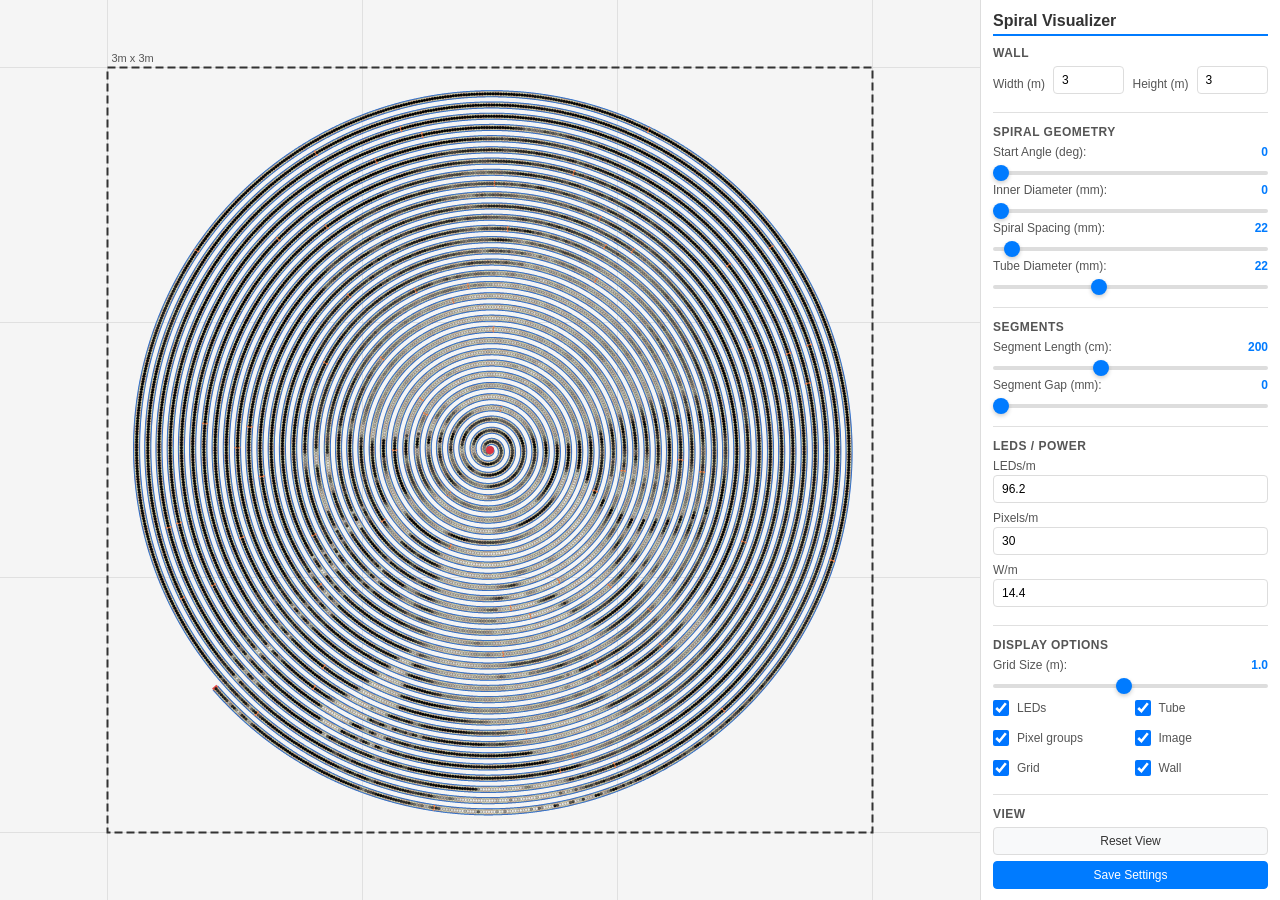
==== index.html @ 0e245ab0 "draw image with leds" ====
<!DOCTYPE html>
<html lang="en">
<head>
    <meta charset="UTF-8">
    <meta name="viewport" content="width=device-width, initial-scale=1.0">
    <title>Spiral LED Tube Visualizer</title>
    <link rel="stylesheet" href="styles.css">
</head>
<body>
    <div class="container">
        <div class="canvas-container">
            <canvas id="spiralCanvas"></canvas>
            <div id="tooltip" class="tooltip"></div>
        </div>

        <div class="control-panel">
            <h2>Spiral Visualizer</h2>

            <div class="control-section">
                <h3>Wall</h3>
                <div class="number-row">
                    <label>Width (m)</label>
                    <input type="number" id="wallWidth" min="1" max="20" step="0.1" value="3">
                    <label>Height (m)</label>
                    <input type="number" id="wallHeight" min="1" max="20" step="0.1" value="3">
                </div>
            </div>

            <div class="control-section">
                <h3>Spiral Geometry</h3>
                <label>Start Angle (deg): <span id="startAngleVal">0</span></label>
                <input type="range" id="startAngle" min="0" max="360" step="1" value="0">
                <label>Inner Diameter (mm): <span id="innerDiameterVal">0</span></label>
                <input type="range" id="innerDiameter" min="0" max="500" step="5" value="0">
                <label>Spiral Spacing (mm): <span id="spiralSpacingVal">22</span></label>
                <input type="range" id="spiralSpacing" min="10" max="300" step="1" value="22">
                <label>Tube Diameter (mm): <span id="tubeDiameterVal">22</span></label>
                <input type="range" id="tubeDiameter" min="5" max="50" step="1" value="22">
            </div>

            <div class="control-section">
                <h3>Segments</h3>
                <label>Segment Length (cm): <span id="segmentLengthVal">200</span></label>
                <input type="range" id="segmentLength" min="10" max="500" step="5" value="200">
                <label>Segment Gap (mm): <span id="segmentGapVal">0</span></label>
                <input type="range" id="segmentGap" min="0" max="50" step="1" value="0">
            </div>

            <div class="control-section">
                <h3>LEDs / Power</h3>
                <label>LEDs/m</label>
                <input type="number" id="ledsPerMeter" min="10" max="200" step="0.1" value="96.2">
                <label>Pixels/m</label>
                <input type="number" id="pixelsPerMeter" min="1" max="120" step="1" value="30">
                <label>W/m</label>
                <input type="number" id="wattsPerMeter" min="1" max="60" step="0.1" value="14.4">
            </div>

            <div class="control-section">
                <h3>Display Options</h3>
                <label>Grid Size (m): <span id="gridSizeVal">1.0</span></label>
                <input type="range" id="gridSize" min="0.1" max="2" step="0.1" value="1.0">
                <div class="checkbox-grid">
                    <label><input type="checkbox" id="showLeds" checked> LEDs</label>
                    <label><input type="checkbox" id="showTube" checked> Tube</label>
                    <label><input type="checkbox" id="showPixelGroups" checked> Pixel groups</label>
                    <label><input type="checkbox" id="showImage" checked> Image</label>
                    <label><input type="checkbox" id="showGrid" checked> Grid</label>
                    <label><input type="checkbox" id="showWallBorder" checked> Wall</label>
                </div>
            </div>

            <div class="control-section">
                <h3>View</h3>
                <button class="btn" id="resetViewBtn">Reset View</button>
                <button class="btn btn-primary" id="saveSettingsBtn">Save Settings</button>
            </div>

            <div class="control-section">
                <h3>Info</h3>
                <div class="info-box">
                    <div id="spiralLength" class="info-line highlight">Spiral Length: --</div>
                    <div id="totalWatts" class="info-line highlight">Total Power: --</div>
                    <div id="segmentCount" class="info-line">Segments: --</div>
                    <div id="ledCount" class="info-line">Total LEDs: --</div>
                    <div id="ledsPerMeterDisp" class="info-line">LEDs/m: --</div>
                    <div id="pitchDisp" class="info-line">Pitch: -- mm</div>
                    <div id="pixelsPerMeterDisp" class="info-line">Pixels/m: --</div>
                    <div id="pixelCount" class="info-line">Total pixels: --</div>
                    <div id="ledsPerSegment" class="info-line">LEDs/segment: --</div>
                    <div id="turnsCount" class="info-line">Turns: --</div>
                </div>
            </div>
        </div>
    </div>

    <script src="app.js"></script>
</body>
</html>
---- styles.css ----
/* Spiral Visualizer Styles */

* {
    margin: 0;
    padding: 0;
    box-sizing: border-box;
}

body {
    font-family: -apple-system, BlinkMacSystemFont, 'Segoe UI', Roboto, Oxygen, Ubuntu, Cantarell, sans-serif;
    background-color: #f0f0f0;
    overflow: hidden;
}

.container {
    display: flex;
    height: 100vh;
    width: 100vw;
}

/* Canvas Area */
.canvas-container {
    flex: 1;
    position: relative;
    background-color: #ffffff;
    overflow: hidden;
}

#spiralCanvas {
    display: block;
    width: 100%;
    height: 100%;
    cursor: crosshair;
}

/* Tooltip */
.tooltip {
    position: fixed;
    background-color: rgba(0, 0, 0, 0.85);
    color: white;
    padding: 8px 12px;
    border-radius: 4px;
    font-size: 12px;
    white-space: pre-line;
    pointer-events: none;
    z-index: 1000;
    display: none;
    max-width: 300px;
    font-family: 'Courier New', monospace;
    line-height: 1.4;
}

/* Control Panel */
.control-panel {
    width: 300px;
    background-color: #ffffff;
    border-left: 1px solid #ddd;
    overflow-y: auto;
    padding: 12px;
    box-shadow: -2px 0 5px rgba(0, 0, 0, 0.1);
}

.control-panel h2 {
    font-size: 16px;
    margin-bottom: 10px;
    color: #333;
    border-bottom: 2px solid #007bff;
    padding-bottom: 4px;
}

.control-panel h3 {
    font-size: 12px;
    margin-bottom: 6px;
    color: #555;
    font-weight: 600;
    text-transform: uppercase;
    letter-spacing: 0.5px;
}

.control-section {
    margin-bottom: 12px;
    padding-bottom: 10px;
    border-bottom: 1px solid #e0e0e0;
}

.control-section:last-child {
    border-bottom: none;
}

/* Form Controls */
label {
    display: block;
    margin-bottom: 2px;
    font-size: 12px;
    color: #555;
    font-weight: 500;
}

label span {
    float: right;
    color: #007bff;
    font-weight: 600;
}

input[type="range"] {
    width: 100%;
    margin-bottom: 8px;
    height: 4px;
    border-radius: 2px;
    background: #ddd;
    outline: none;
    -webkit-appearance: none;
}

input[type="range"]::-webkit-slider-thumb {
    -webkit-appearance: none;
    appearance: none;
    width: 16px;
    height: 16px;
    border-radius: 50%;
    background: #007bff;
    cursor: pointer;
    box-shadow: 0 2px 4px rgba(0, 0, 0, 0.2);
}

input[type="range"]::-moz-range-thumb {
    width: 16px;
    height: 16px;
    border-radius: 50%;
    background: #007bff;
    cursor: pointer;
    border: none;
    box-shadow: 0 2px 4px rgba(0, 0, 0, 0.2);
}

.number-row {
    display: grid;
    grid-template-columns: auto 1fr auto 1fr;
    align-items: center;
    gap: 6px 8px;
}
.number-row label {
    margin-bottom: 0;
}
.number-row input {
    margin-bottom: 0;
}
input[type="number"] {
    width: 100%;
    padding: 6px 8px;
    margin-bottom: 8px;
    font-size: 12px;
    border: 1px solid #ddd;
    border-radius: 4px;
    background: #fff;
}
input[type="number"]:focus {
    outline: none;
    border-color: #007bff;
    box-shadow: 0 0 0 2px rgba(0, 123, 255, 0.2);
}

input[type="checkbox"] {
    margin-right: 8px;
    cursor: pointer;
    width: 16px;
    height: 16px;
    vertical-align: middle;
}

label:has(input[type="checkbox"]) {
    display: flex;
    align-items: center;
    cursor: pointer;
    padding: 4px 0;
    margin-bottom: 4px;
    font-weight: normal;
}

label:has(input[type="checkbox"]):hover {
    background-color: #f8f9fa;
    border-radius: 4px;
    padding-left: 4px;
}

.checkbox-grid {
    display: grid;
    grid-template-columns: 1fr 1fr;
    gap: 2px 8px;
}

/* Info Displays – all inside single yellow box */
.info-box {
    font-size: 11px;
    color: #555;
    margin-top: 6px;
    padding: 8px 10px;
    background-color: #fff3cd;
    border: 1px solid #ffc107;
    border-radius: 3px;
    line-height: 1.6;
    max-height: 200px;
    overflow-y: auto;
}
.info-box .info-line {
    margin-bottom: 4px;
    padding: 0;
    background: none;
    border: none;
}
.info-box .info-line:last-child {
    margin-bottom: 0;
}
.info-box .info-line.highlight {
    font-weight: 600;
    color: #333;
}
/* Buttons */
.btn {
    width: 100%;
    padding: 6px 8px;
    margin-bottom: 6px;
    border: 1px solid #ddd;
    background-color: #f8f9fa;
    color: #333;
    font-size: 12px;
    font-weight: 500;
    border-radius: 4px;
    cursor: pointer;
    transition: all 0.2s;
    text-align: center;
}

.btn:hover {
    background-color: #e9ecef;
    border-color: #adb5bd;
    transform: translateY(-1px);
    box-shadow: 0 2px 4px rgba(0, 0, 0, 0.1);
}

.btn:active {
    transform: translateY(0);
    box-shadow: none;
}

.btn-primary {
    background-color: #007bff;
    color: white;
    border-color: #007bff;
}

.btn-primary:hover {
    background-color: #0056b3;
    border-color: #0056b3;
}

/* Scrollbar Styling */
.control-panel::-webkit-scrollbar {
    width: 8px;
}

.control-panel::-webkit-scrollbar-track {
    background: #f1f1f1;
}

.control-panel::-webkit-scrollbar-thumb {
    background: #888;
    border-radius: 4px;
}

.control-panel::-webkit-scrollbar-thumb:hover {
    background: #555;
}

/* Responsive Design */
@media (max-width: 768px) {
    .container {
        flex-direction: column;
    }

    .control-panel {
        width: 100%;
        height: 40vh;
        border-left: none;
        border-top: 1px solid #ddd;
    }

    .canvas-container {
        height: 60vh;
    }
}

.hidden {
    display: none !important;
}
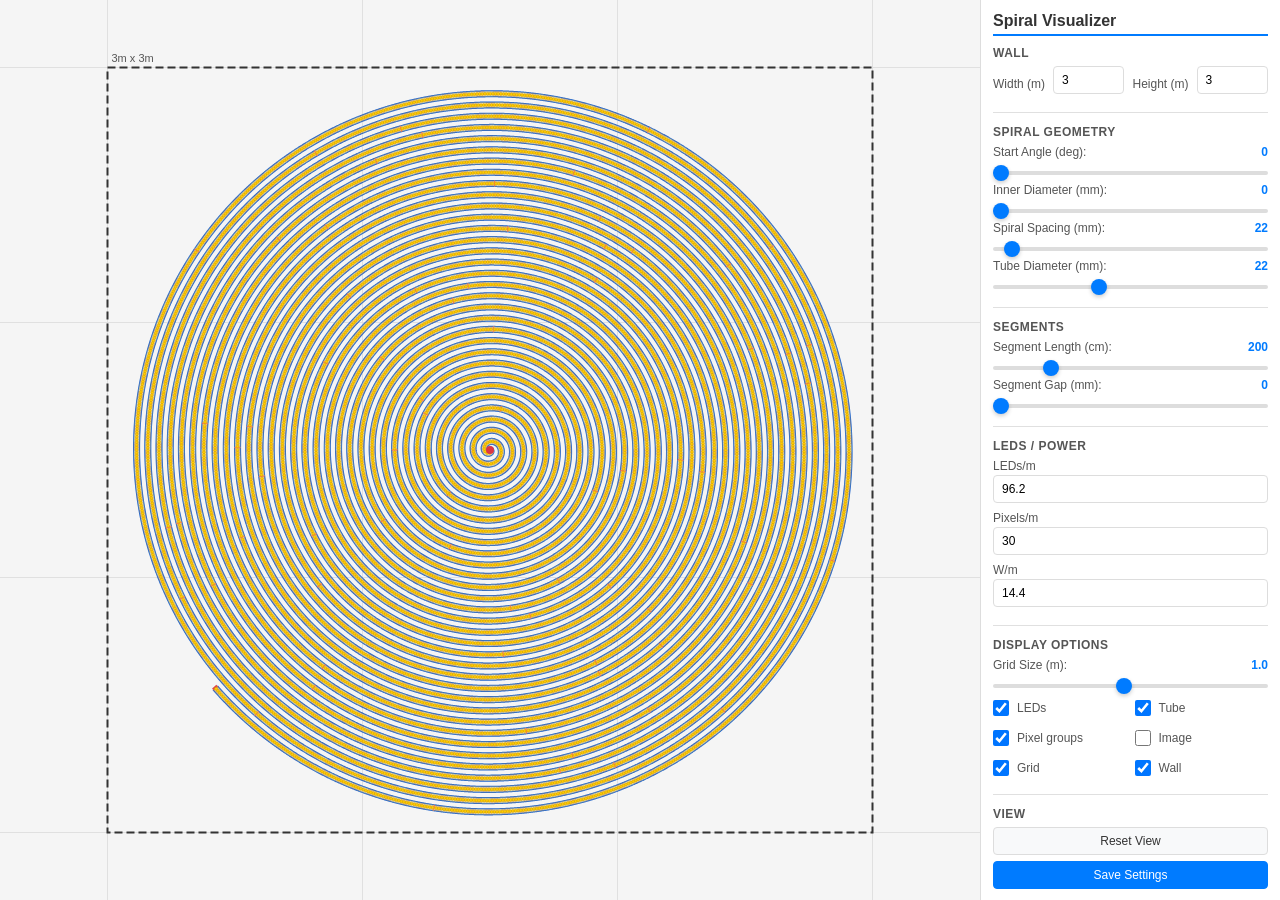
==== commit abcdeb72: "Update SpiralVisualizer to disable background image by default, enhance color caching, and improve i" ====
--- a/index.html
+++ b/index.html
@@ -41,7 +41,7 @@
             <div class="control-section">
                 <h3>Segments</h3>
                 <label>Segment Length (cm): <span id="segmentLengthVal">200</span></label>
-                <input type="range" id="segmentLength" min="10" max="500" step="5" value="200">
+                <input type="range" id="segmentLength" min="10" max="1000" step="5" value="200">
                 <label>Segment Gap (mm): <span id="segmentGapVal">0</span></label>
                 <input type="range" id="segmentGap" min="0" max="50" step="1" value="0">
             </div>
@@ -64,7 +64,7 @@
                     <label><input type="checkbox" id="showLeds" checked> LEDs</label>
                     <label><input type="checkbox" id="showTube" checked> Tube</label>
                     <label><input type="checkbox" id="showPixelGroups" checked> Pixel groups</label>
-                    <label><input type="checkbox" id="showImage" checked> Image</label>
+                    <label><input type="checkbox" id="showImage"> Image</label>
                     <label><input type="checkbox" id="showGrid" checked> Grid</label>
                     <label><input type="checkbox" id="showWallBorder" checked> Wall</label>
                 </div>
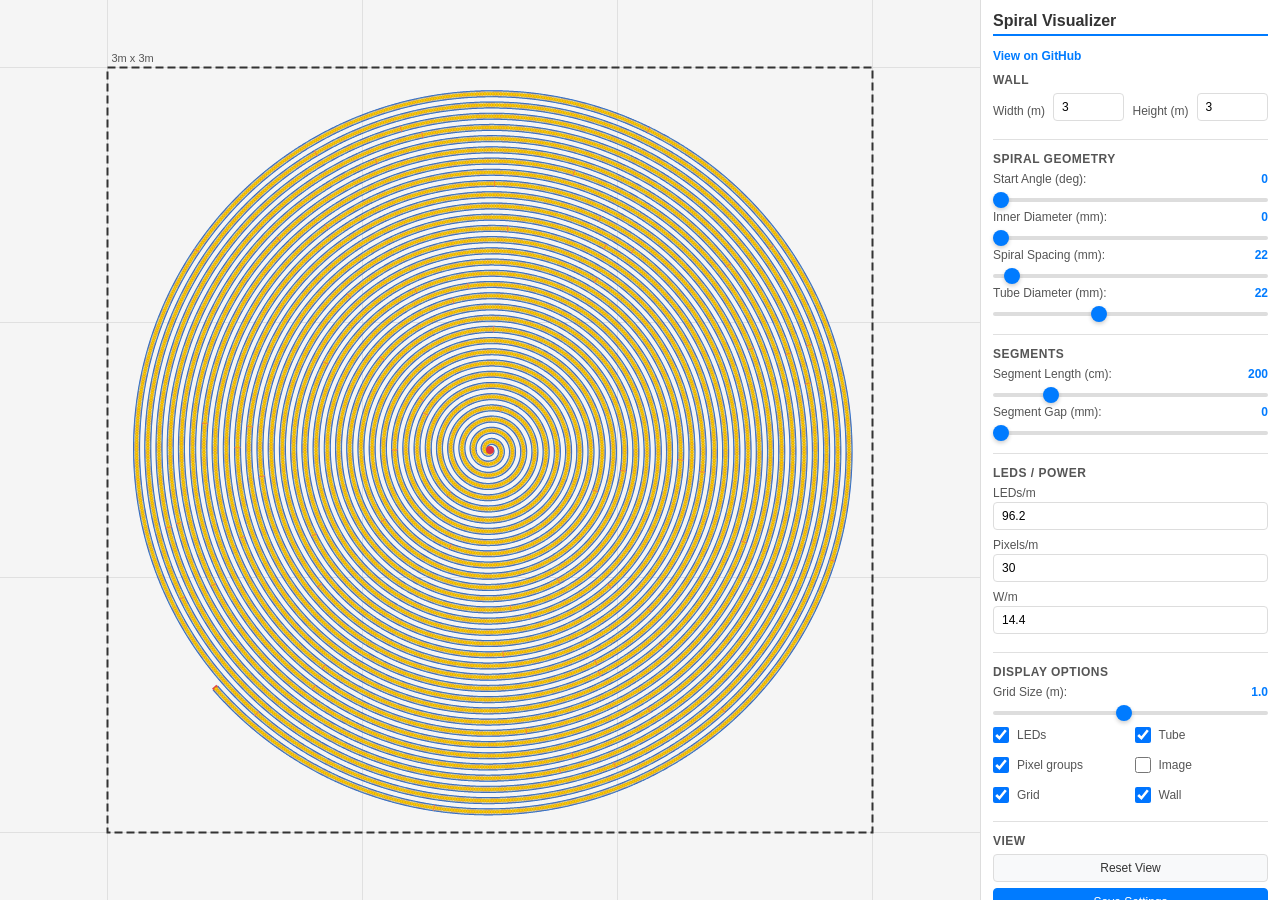
==== commit b8fee782: "better readme. deployed as github pages" ====
--- a/index.html
+++ b/index.html
@@ -15,6 +15,7 @@
 
         <div class="control-panel">
             <h2>Spiral Visualizer</h2>
+            <a class="repo-link" href="https://github.com/stephanschulz/spiral-viz/" target="_blank" rel="noopener noreferrer">View on GitHub</a>
 
             <div class="control-section">
                 <h3>Wall</h3>
--- a/styles.css
+++ b/styles.css
@@ -66,6 +66,19 @@
     color: #333;
     border-bottom: 2px solid #007bff;
     padding-bottom: 4px;
+}
+
+.repo-link {
+    display: inline-block;
+    margin-bottom: 10px;
+    font-size: 12px;
+    font-weight: 600;
+    color: #007bff;
+    text-decoration: none;
+}
+
+.repo-link:hover {
+    text-decoration: underline;
 }
 
 .control-panel h3 {
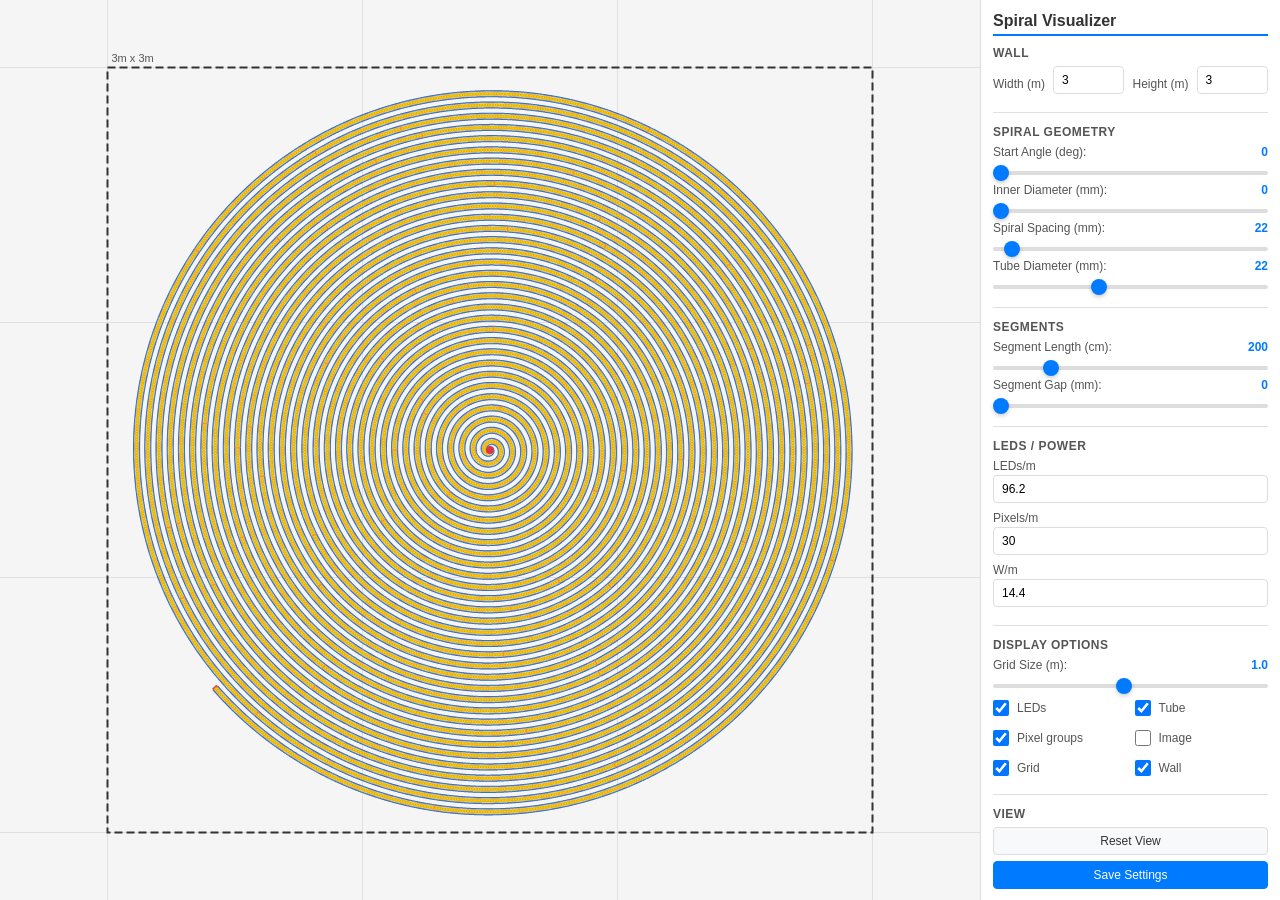
==== commit 2dd463f2: "Update index.html to move GitHub link to footer with badge, enhance README formatting, and adjust CS" ====
--- a/index.html
+++ b/index.html
@@ -15,7 +15,6 @@
 
         <div class="control-panel">
             <h2>Spiral Visualizer</h2>
-            <a class="repo-link" href="https://github.com/stephanschulz/spiral-viz/" target="_blank" rel="noopener noreferrer">View on GitHub</a>
 
             <div class="control-section">
                 <h3>Wall</h3>
@@ -92,6 +91,12 @@
                     <div id="turnsCount" class="info-line">Turns: --</div>
                 </div>
             </div>
+
+            <div class="repo-link-footer">
+                <a href="https://github.com/stephanschulz/spiral-viz/" target="_blank" rel="noopener noreferrer" aria-label="View on GitHub">
+                    <img src="https://img.shields.io/badge/View_on_GitHub-181717?style=for-the-badge&logo=github&logoColor=white" alt="View on GitHub">
+                </a>
+            </div>
         </div>
     </div>
 
--- a/styles.css
+++ b/styles.css
@@ -68,17 +68,17 @@
     padding-bottom: 4px;
 }
 
-.repo-link {
-    display: inline-block;
-    margin-bottom: 10px;
-    font-size: 12px;
-    font-weight: 600;
-    color: #007bff;
-    text-decoration: none;
-}
-
-.repo-link:hover {
-    text-decoration: underline;
+.repo-link-footer {
+    margin-top: 8px;
+    padding-top: 8px;
+    border-top: 1px solid #e0e0e0;
+    text-align: center;
+}
+
+.repo-link-footer img {
+    max-width: 100%;
+    height: auto;
+    border: 0;
 }
 
 .control-panel h3 {
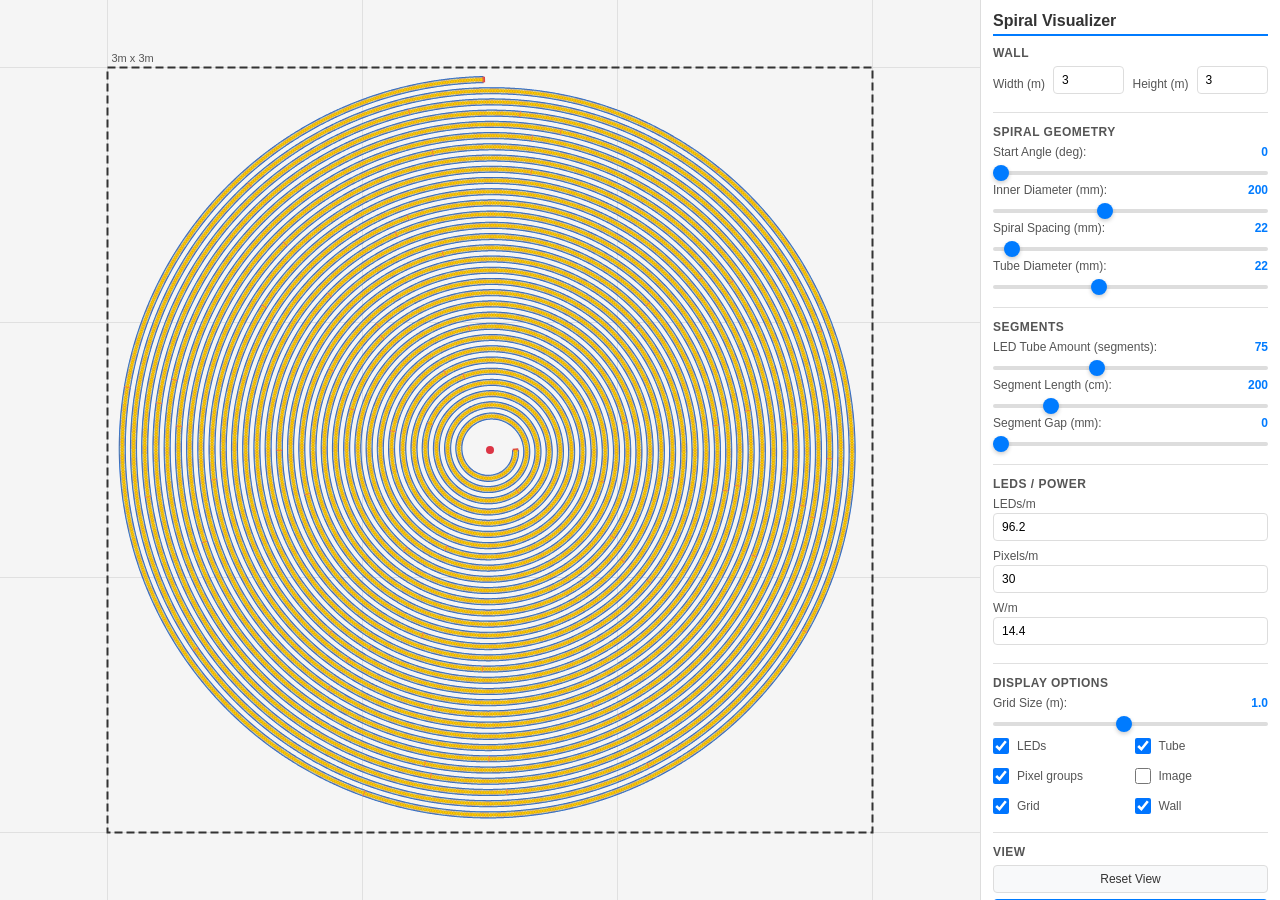
==== commit cec32d3e: "Update SpiralVisualizer to set default inner diameter, add segment mounts input, and enhance event h" ====
--- a/index.html
+++ b/index.html
@@ -30,8 +30,8 @@
                 <h3>Spiral Geometry</h3>
                 <label>Start Angle (deg): <span id="startAngleVal">0</span></label>
                 <input type="range" id="startAngle" min="0" max="360" step="1" value="0">
-                <label>Inner Diameter (mm): <span id="innerDiameterVal">0</span></label>
-                <input type="range" id="innerDiameter" min="0" max="500" step="5" value="0">
+                <label>Inner Diameter (mm): <span id="innerDiameterVal">200</span></label>
+                <input type="range" id="innerDiameter" min="0" max="500" step="5" value="200">
                 <label>Spiral Spacing (mm): <span id="spiralSpacingVal">22</span></label>
                 <input type="range" id="spiralSpacing" min="10" max="300" step="1" value="22">
                 <label>Tube Diameter (mm): <span id="tubeDiameterVal">22</span></label>
@@ -40,6 +40,8 @@
 
             <div class="control-section">
                 <h3>Segments</h3>
+                <label>LED Tube Amount (segments): <span id="segmentMountsVal">75</span></label>
+                <input type="range" id="segmentMounts" min="1" max="200" step="1" value="75">
                 <label>Segment Length (cm): <span id="segmentLengthVal">200</span></label>
                 <input type="range" id="segmentLength" min="10" max="1000" step="5" value="200">
                 <label>Segment Gap (mm): <span id="segmentGapVal">0</span></label>
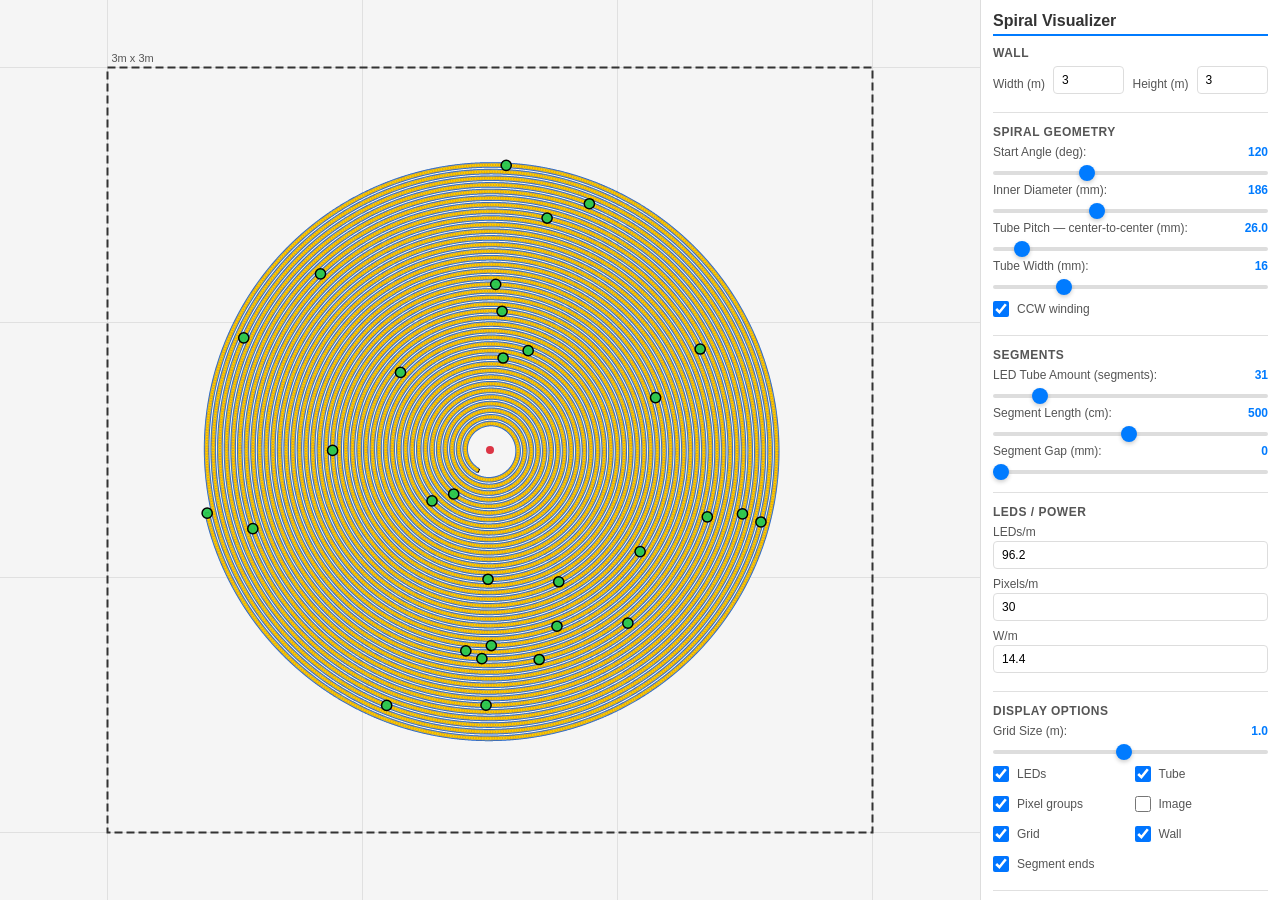
==== commit 0eedf0bc: "hover spiral segments" ====
--- a/index.html
+++ b/index.html
@@ -28,22 +28,23 @@
 
             <div class="control-section">
                 <h3>Spiral Geometry</h3>
-                <label>Start Angle (deg): <span id="startAngleVal">0</span></label>
-                <input type="range" id="startAngle" min="0" max="360" step="1" value="0">
-                <label>Inner Diameter (mm): <span id="innerDiameterVal">200</span></label>
-                <input type="range" id="innerDiameter" min="0" max="500" step="5" value="200">
-                <label>Spiral Spacing (mm): <span id="spiralSpacingVal">22</span></label>
-                <input type="range" id="spiralSpacing" min="10" max="300" step="1" value="22">
-                <label>Tube Diameter (mm): <span id="tubeDiameterVal">22</span></label>
-                <input type="range" id="tubeDiameter" min="5" max="50" step="1" value="22">
+                <label>Start Angle (deg): <span id="startAngleVal">120</span></label>
+                <input type="range" id="startAngle" min="0" max="360" step="1" value="120">
+                <label>Inner Diameter (mm): <span id="innerDiameterVal">186</span></label>
+                <input type="range" id="innerDiameter" min="0" max="500" step="2" value="186">
+                <label>Tube Pitch — center-to-center (mm): <span id="spiralSpacingVal">26.0</span></label>
+                <input type="range" id="spiralSpacing" min="2" max="300" step="0.1" value="26">
+                <label>Tube Width (mm): <span id="tubeDiameterVal">16</span></label>
+                <input type="range" id="tubeDiameter" min="5" max="50" step="1" value="16">
+                <label><input type="checkbox" id="ccwWinding" checked> CCW winding</label>
             </div>
 
             <div class="control-section">
                 <h3>Segments</h3>
-                <label>LED Tube Amount (segments): <span id="segmentMountsVal">75</span></label>
-                <input type="range" id="segmentMounts" min="1" max="200" step="1" value="75">
-                <label>Segment Length (cm): <span id="segmentLengthVal">200</span></label>
-                <input type="range" id="segmentLength" min="10" max="1000" step="5" value="200">
+                <label>LED Tube Amount (segments): <span id="segmentMountsVal">31</span></label>
+                <input type="range" id="segmentMounts" min="1" max="200" step="1" value="31">
+                <label>Segment Length (cm): <span id="segmentLengthVal">500</span></label>
+                <input type="range" id="segmentLength" min="10" max="1000" step="5" value="500">
                 <label>Segment Gap (mm): <span id="segmentGapVal">0</span></label>
                 <input type="range" id="segmentGap" min="0" max="50" step="1" value="0">
             </div>
@@ -69,6 +70,7 @@
                     <label><input type="checkbox" id="showImage"> Image</label>
                     <label><input type="checkbox" id="showGrid" checked> Grid</label>
                     <label><input type="checkbox" id="showWallBorder" checked> Wall</label>
+                    <label><input type="checkbox" id="showSegmentEnds" checked> Segment ends</label>
                 </div>
             </div>
 
--- a/styles.css
+++ b/styles.css
@@ -94,6 +94,13 @@
     margin-bottom: 12px;
     padding-bottom: 10px;
     border-bottom: 1px solid #e0e0e0;
+}
+
+.control-hint {
+    font-size: 11px;
+    color: #666;
+    line-height: 1.4;
+    margin-bottom: 8px;
 }
 
 .control-section:last-child {
@@ -267,6 +274,17 @@
     border-color: #0056b3;
 }
 
+.btn-active {
+    background-color: #333;
+    color: #fff;
+    border-color: #333;
+}
+
+.btn-active:hover {
+    background-color: #555;
+    border-color: #555;
+}
+
 /* Scrollbar Styling */
 .control-panel::-webkit-scrollbar {
     width: 8px;
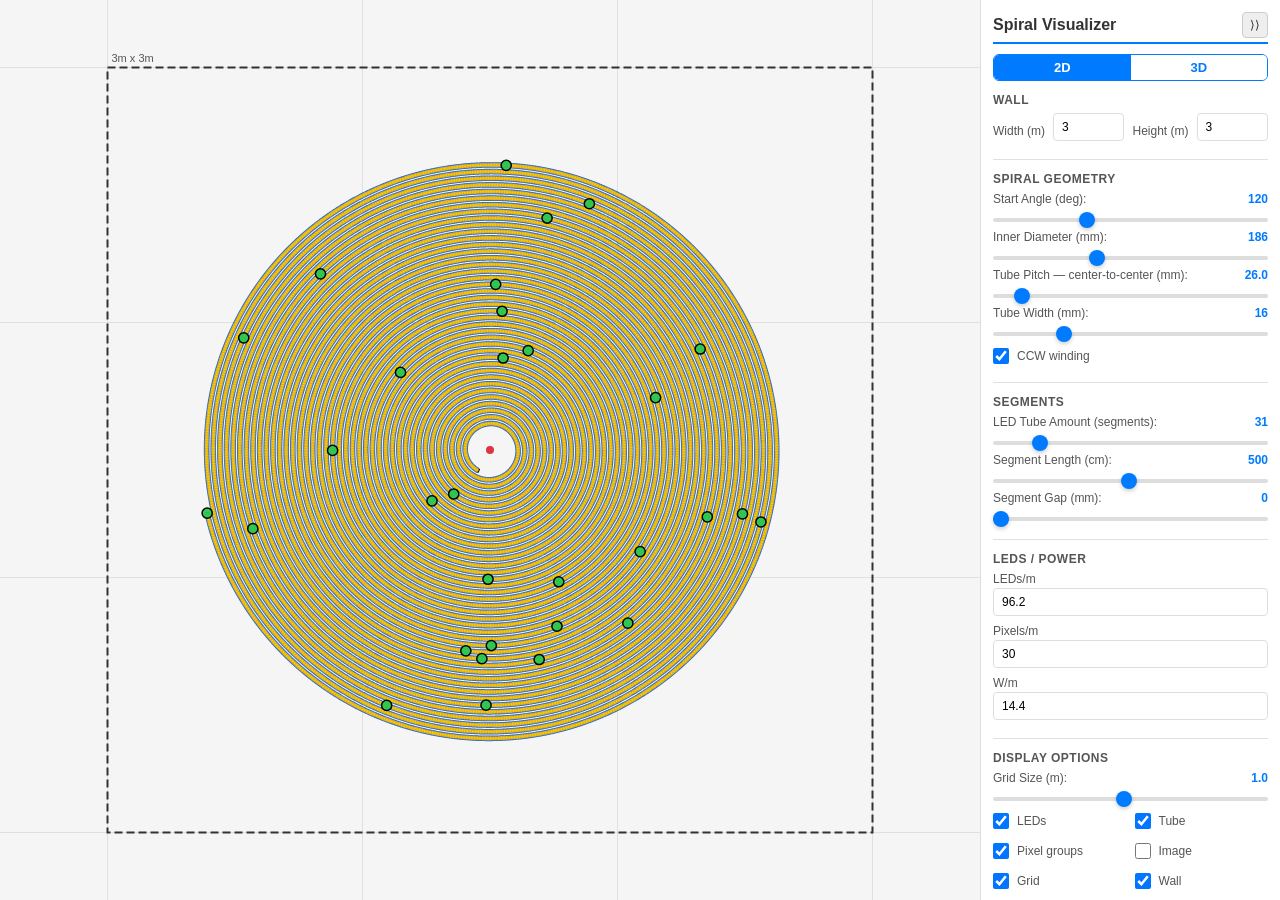
==== commit 5995a46a: "3d spiral" ====
--- a/index.html
+++ b/index.html
@@ -11,10 +11,18 @@
         <div class="canvas-container">
             <canvas id="spiralCanvas"></canvas>
             <div id="tooltip" class="tooltip"></div>
+            <button class="panel-restore" id="panelRestore" title="Show controls">☰</button>
         </div>
 
-        <div class="control-panel">
-            <h2>Spiral Visualizer</h2>
+        <div class="control-panel" id="controlPanel">
+            <div class="panel-header">
+                <h2>Spiral Visualizer</h2>
+                <button class="minimize-btn" id="minimizeBtn" title="Minimize panel">⟩⟩</button>
+            </div>
+            <div class="view-toggle">
+                <a href="index.html" class="active">2D</a>
+                <a href="index-3d.html">3D</a>
+            </div>
 
             <div class="control-section">
                 <h3>Wall</h3>
@@ -46,7 +54,7 @@
                 <label>Segment Length (cm): <span id="segmentLengthVal">500</span></label>
                 <input type="range" id="segmentLength" min="10" max="1000" step="5" value="500">
                 <label>Segment Gap (mm): <span id="segmentGapVal">0</span></label>
-                <input type="range" id="segmentGap" min="0" max="50" step="1" value="0">
+                <input type="range" id="segmentGap" min="0" max="5" step="0.5" value="0">
             </div>
 
             <div class="control-section">
@@ -105,5 +113,17 @@
     </div>
 
     <script src="app.js"></script>
+    <script>
+        (function () {
+            const container = document.querySelector('.container');
+            const relayout = () => window.dispatchEvent(new Event('resize'));
+            document.getElementById('minimizeBtn').addEventListener('click', () => {
+                container.classList.add('minimized'); relayout();
+            });
+            document.getElementById('panelRestore').addEventListener('click', () => {
+                container.classList.remove('minimized'); relayout();
+            });
+        })();
+    </script>
 </body>
 </html>
--- a/styles.css
+++ b/styles.css
@@ -60,13 +60,71 @@
     box-shadow: -2px 0 5px rgba(0, 0, 0, 0.1);
 }
 
+.panel-header {
+    display: flex;
+    align-items: center;
+    justify-content: space-between;
+    border-bottom: 2px solid #007bff;
+    padding-bottom: 4px;
+    margin-bottom: 10px;
+}
+
 .control-panel h2 {
     font-size: 16px;
-    margin-bottom: 10px;
     color: #333;
-    border-bottom: 2px solid #007bff;
-    padding-bottom: 4px;
-}
+}
+
+.minimize-btn {
+    background: #eee;
+    border: 1px solid #ccc;
+    border-radius: 4px;
+    cursor: pointer;
+    width: 26px;
+    height: 26px;
+    font-size: 12px;
+    line-height: 1;
+    color: #333;
+}
+.minimize-btn:hover { background: #ddd; }
+
+/* 2D / 3D switch */
+.view-toggle {
+    display: flex;
+    margin-bottom: 12px;
+    border: 1px solid #007bff;
+    border-radius: 6px;
+    overflow: hidden;
+}
+.view-toggle a {
+    flex: 1;
+    text-align: center;
+    padding: 5px 0;
+    font-size: 13px;
+    font-weight: 600;
+    text-decoration: none;
+    color: #007bff;
+    background: #fff;
+}
+.view-toggle a.active { background: #007bff; color: #fff; }
+
+/* Minimize / restore */
+.panel-restore {
+    position: absolute;
+    top: 12px;
+    right: 12px;
+    z-index: 50;
+    width: 36px;
+    height: 36px;
+    background: #fff;
+    border: 1px solid #ccc;
+    border-radius: 6px;
+    font-size: 18px;
+    cursor: pointer;
+    box-shadow: 0 1px 4px rgba(0, 0, 0, 0.2);
+    display: none;
+}
+.container.minimized .control-panel { display: none; }
+.container.minimized .panel-restore { display: block; }
 
 .repo-link-footer {
     margin-top: 8px;
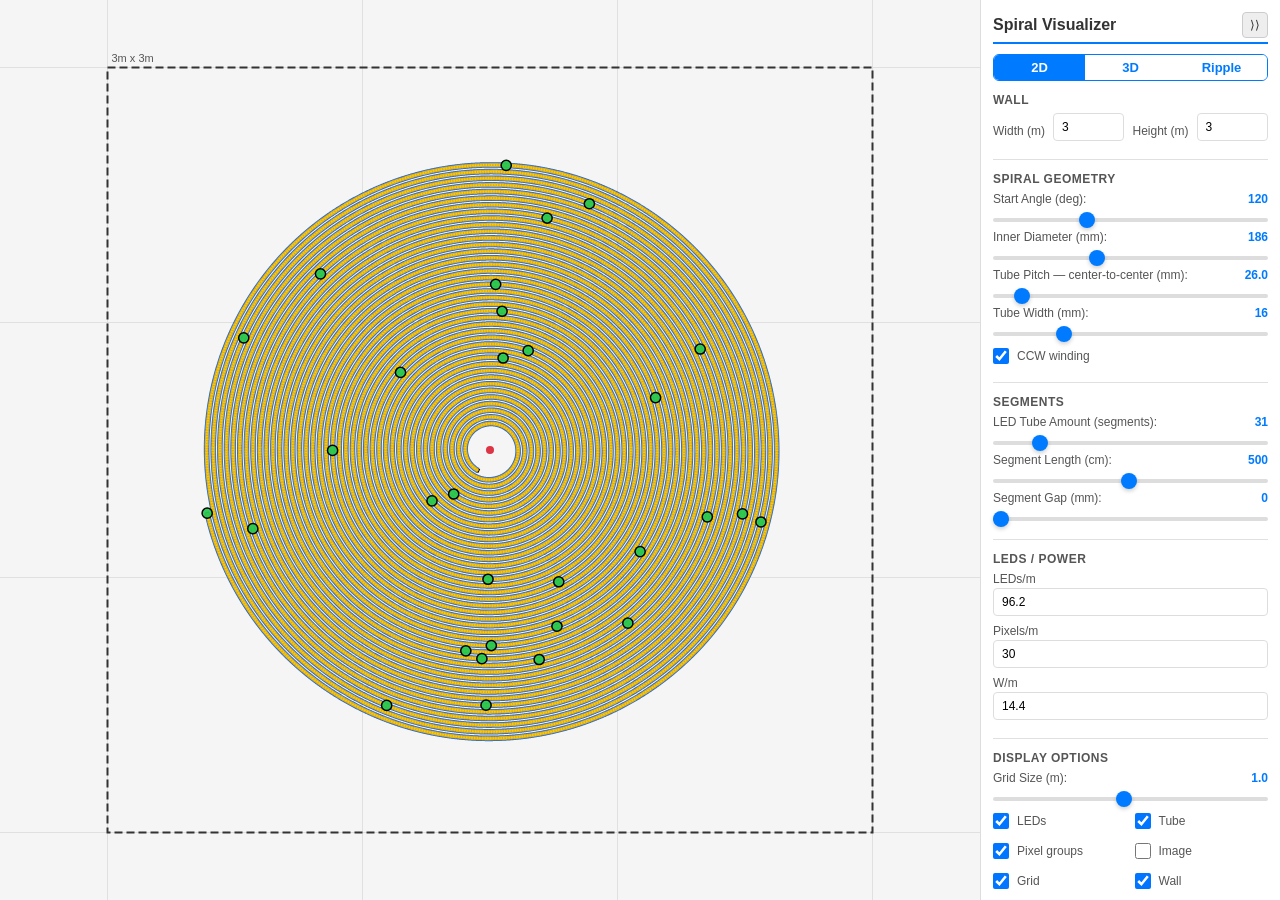
==== commit cc4096ed: "ripple" ====
--- a/index.html
+++ b/index.html
@@ -22,6 +22,7 @@
             <div class="view-toggle">
                 <a href="index.html" class="active">2D</a>
                 <a href="index-3d.html">3D</a>
+                <a href="index-ripple.html">Ripple</a>
             </div>
 
             <div class="control-section">
